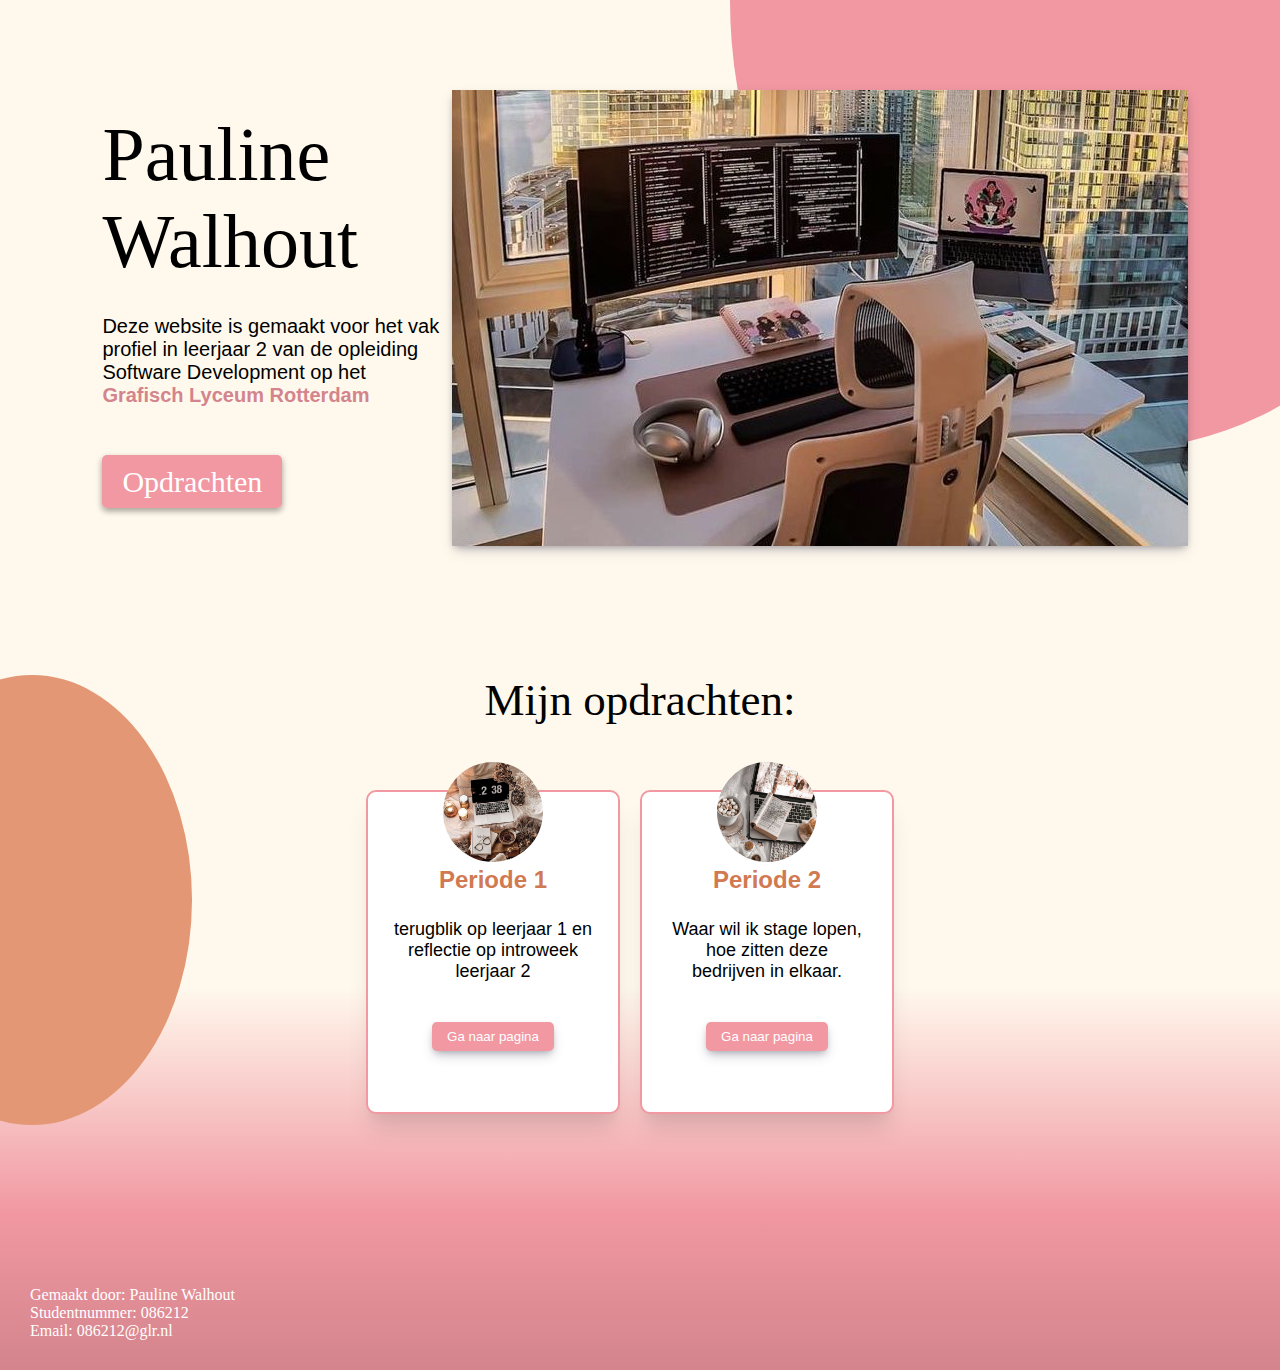
==== index.html @ a8e8c656 "homepage" ====
<!DOCTYPE html>
<html lang="en">
<head>
    <meta charset="UTF-8">
    <meta name="viewport" content="width=device-width, initial-scale=1.0">
    <title>Profielwebsite | Pauline</title>
    <link rel="stylesheet" href="./styles/index.css">
</head>
<body>
    <div id="circle1"></div>
    <nav>

    </nav>
    <header>   
        <div class="headerTxt">
            <h1>Pauline Walhout</h1>
            <p>Deze website is gemaakt voor het vak profiel in leerjaar 2 van de opleiding Software Development op het <a href="https://www.glr.nl/" target="_blank">Grafisch Lyceum Rotterdam</a></p>
            <a id="opdrachtButton" href="#opdrachten">Opdrachten</a>
        </div>
        <img src="./img/home.jpeg" alt="homepage img">
    </header>
    <div id="circle2"></div>
    <section id="opdrachten">
        <h1>Mijn opdrachten:</h1>
        <div id="cardContainer">
            <a class="card" href="./pages/periode1.html">
                <img src="./img/periode1.jpeg" alt="periode 1 img">
                <h2>Periode 1</h2>
                <p>terugblik op leerjaar 1 en reflectie op introweek leerjaar 2</p>
                <button>Ga naar pagina</button>
            </a>
            <a class="card" href="#">
                <img src="./img/periode2.jpeg" alt="periode 2 img">
                <h2>Periode 2</h2>
                <p>Waar wil ik stage lopen, hoe zitten deze bedrijven in elkaar.</p>
                <button>Ga naar pagina</button>
            </a>
        </div>
    </section>
    <footer>
        <p>Gemaakt door: Pauline Walhout</p>
        <p>Studentnummer: 086212</p>
        <p>Email: 086212@glr.nl</p>
    </footer>
</body>
</html>
---- styles/index.css ----
* {
    margin: 0;
    padding: 0;
    scroll-behavior: smooth;
    z-index: 3;
}
body {
    background-color: #fff9ed;
}
#circle1 {
    width: 60%;
    height: 100%;
    background-color: #f198a2;
    border-radius: 50%;
    position: absolute;
    right: -17%;
    top: -50%;
    z-index: 1;
}
#circle2 {
    width: 25%;
    height: 50%;
    background-color: #E39774;
    z-index: 1;
    position: absolute;
    border-radius: 50%;
    top: 75%;
    left: -10%;
}
header {
    display: flex;
}
.headerTxt {
    margin-top: 8.7%;
    margin-left: 8%;
    font-size: 38px;
}
.headerTxt h1{
    font-family:'Times New Roman', Times, serif;
    font-weight: 500;
    width: 200px;
    margin-bottom: 30px;
}
.headerTxt p {
    font-size: 20px;
    font-family: 'Segoe UI', Tahoma, Geneva, Verdana, sans-serif;
    width: 350px;
    margin-bottom: 50px;
}
.headerTxt p a {
    text-decoration: none;
    color: #d3848c;
    font-weight: 800;
}
.headerTxt #opdrachtButton {
    font-size: 30px;
    text-decoration: none;
    padding: 10px 20px;
    background-color: #f198a2;
    color: white;
    border-radius: 5px;
    box-shadow: rgba(0, 0, 0, 0.16) 0px 3px 6px, rgba(0, 0, 0, 0.23) 0px 3px 6px;
}
.headerTxt #opdrachtButton:hover {
    animation: buttonColorFade 0.4s;
    animation-fill-mode: forwards;
    cursor: pointer;
}
header img {
    width: 750px;
    box-shadow: rgba(50, 50, 93, 0.25) 0px 6px 12px -2px, rgba(0, 0, 0, 0.3) 0px 3px 7px -3px;
    margin-left: auto;
    z-index: 2;
    margin-top: 7%;
    margin-right: 8%;
}
section h1 {
    text-align: center;
    font-family: 'Times New Roman', Times, serif;
    font-weight: 500;
    margin-top: 10%;
    font-size: 45px;
}
#cardContainer {
    display: flex;
    justify-content: center;
}
.card, .card:focus {
    margin-top: 5%;
    background-color: white;
    display: block;
    width: 250px;
    height: 300px;
    text-align: center;
    border: 2px solid #f198a2;
    border-radius: 10px;
    text-decoration: none;
    color: black;
    padding-top: 20px;
    box-shadow: rgba(0, 0, 0, 0.1) 0px 20px 25px -5px, rgba(0, 0, 0, 0.04) 0px 10px 10px -5px;
    margin-right: 20px;
    margin-bottom: -10%;
}
.card img {
    margin-top: -20%;
    width: 100px;
    height: 100px;
    object-fit: cover;
    border-radius: 50%;
}
.card h2 {
    font-family:Verdana, Geneva, Tahoma, sans-serif;
    font-weight: 600;
    color: #d17950;
}
.card p {
    width: 200px;
    text-align: center;
    margin-left: auto;
    margin-right: auto;
    padding: 25px 0;
    font-size: 18px;
    font-family: 'Lucida Sans', 'Lucida Sans Regular', 'Lucida Grande', 'Lucida Sans Unicode', Geneva, Verdana, sans-serif;
}
.card button {
    border: none;
    background-color: #f198a2;
    color: white;
    padding: 7px 15px;
    margin: 15px 0;
    border-radius: 5px;
    box-shadow: rgba(50, 50, 93, 0.25) 0px 6px 12px -2px, rgba(0, 0, 0, 0.3) 0px 3px 7px -3px;
}
.card button:hover {
    animation: buttonColorFade 0.4s;
    animation-fill-mode: forwards;
    cursor: pointer;
}
footer {
    padding: 300px 30px 30px 30px;
    background: rgb(255,249,237);
    background: linear-gradient(180deg, rgba(255,249,237,1) 0%, rgba(241,152,162,1) 59%, rgba(211,132,140,1) 100%);
    color: white;
}
@keyframes buttonColorFade {
    to {
        background-color: #d3848c;
        color: black;
    }
}
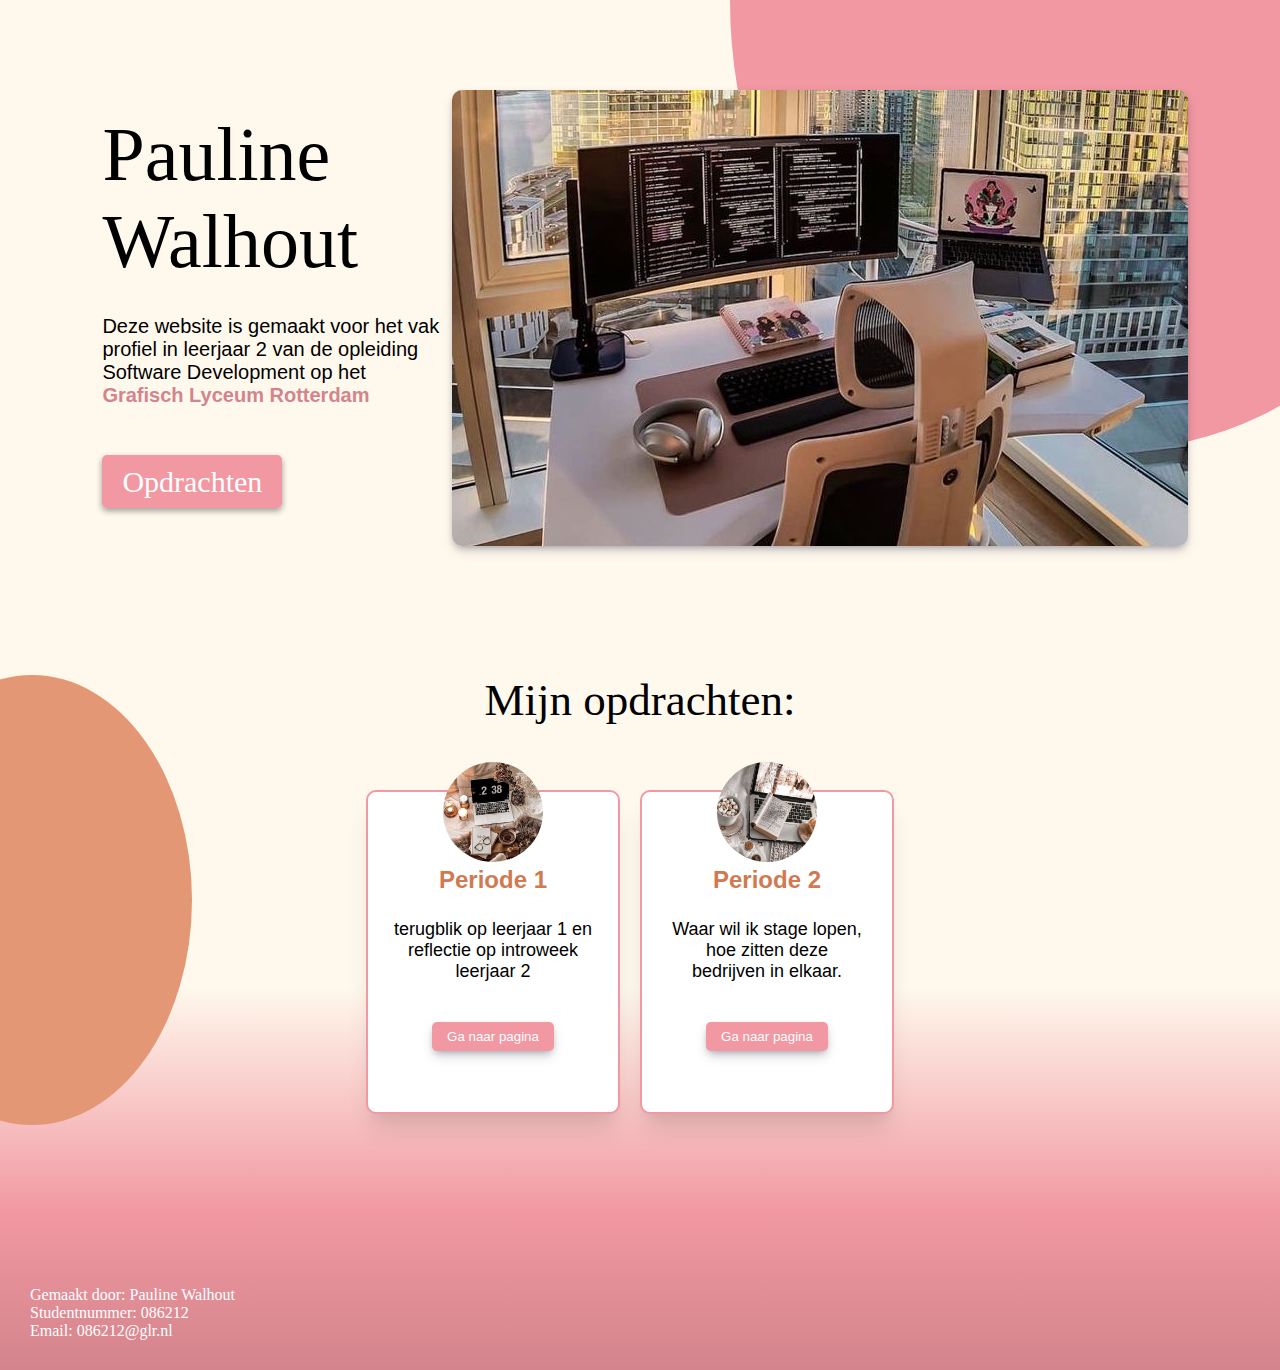
==== commit cd4ebfd3: "periode 1" ====
--- a/index.html
+++ b/index.html
@@ -8,9 +8,7 @@
 </head>
 <body>
     <div id="circle1"></div>
-    <nav>
-
-    </nav>
+    <div id="circle2"></div>
     <header>   
         <div class="headerTxt">
             <h1>Pauline Walhout</h1>
@@ -19,7 +17,6 @@
         </div>
         <img src="./img/home.jpeg" alt="homepage img">
     </header>
-    <div id="circle2"></div>
     <section id="opdrachten">
         <h1>Mijn opdrachten:</h1>
         <div id="cardContainer">
@@ -29,7 +26,7 @@
                 <p>terugblik op leerjaar 1 en reflectie op introweek leerjaar 2</p>
                 <button>Ga naar pagina</button>
             </a>
-            <a class="card" href="#">
+            <a class="card" href="./pages/periode2.html">
                 <img src="./img/periode2.jpeg" alt="periode 2 img">
                 <h2>Periode 2</h2>
                 <p>Waar wil ik stage lopen, hoe zitten deze bedrijven in elkaar.</p>
--- a/styles/index.css
+++ b/styles/index.css
@@ -6,6 +6,7 @@
 }
 body {
     background-color: #fff9ed;
+    overflow-x: hidden;
 }
 #circle1 {
     width: 60%;
@@ -73,6 +74,7 @@
     z-index: 2;
     margin-top: 7%;
     margin-right: 8%;
+    border-radius: 10px;
 }
 section h1 {
     text-align: center;
@@ -137,6 +139,7 @@
     cursor: pointer;
 }
 footer {
+    width: 100%;
     padding: 300px 30px 30px 30px;
     background: rgb(255,249,237);
     background: linear-gradient(180deg, rgba(255,249,237,1) 0%, rgba(241,152,162,1) 59%, rgba(211,132,140,1) 100%);
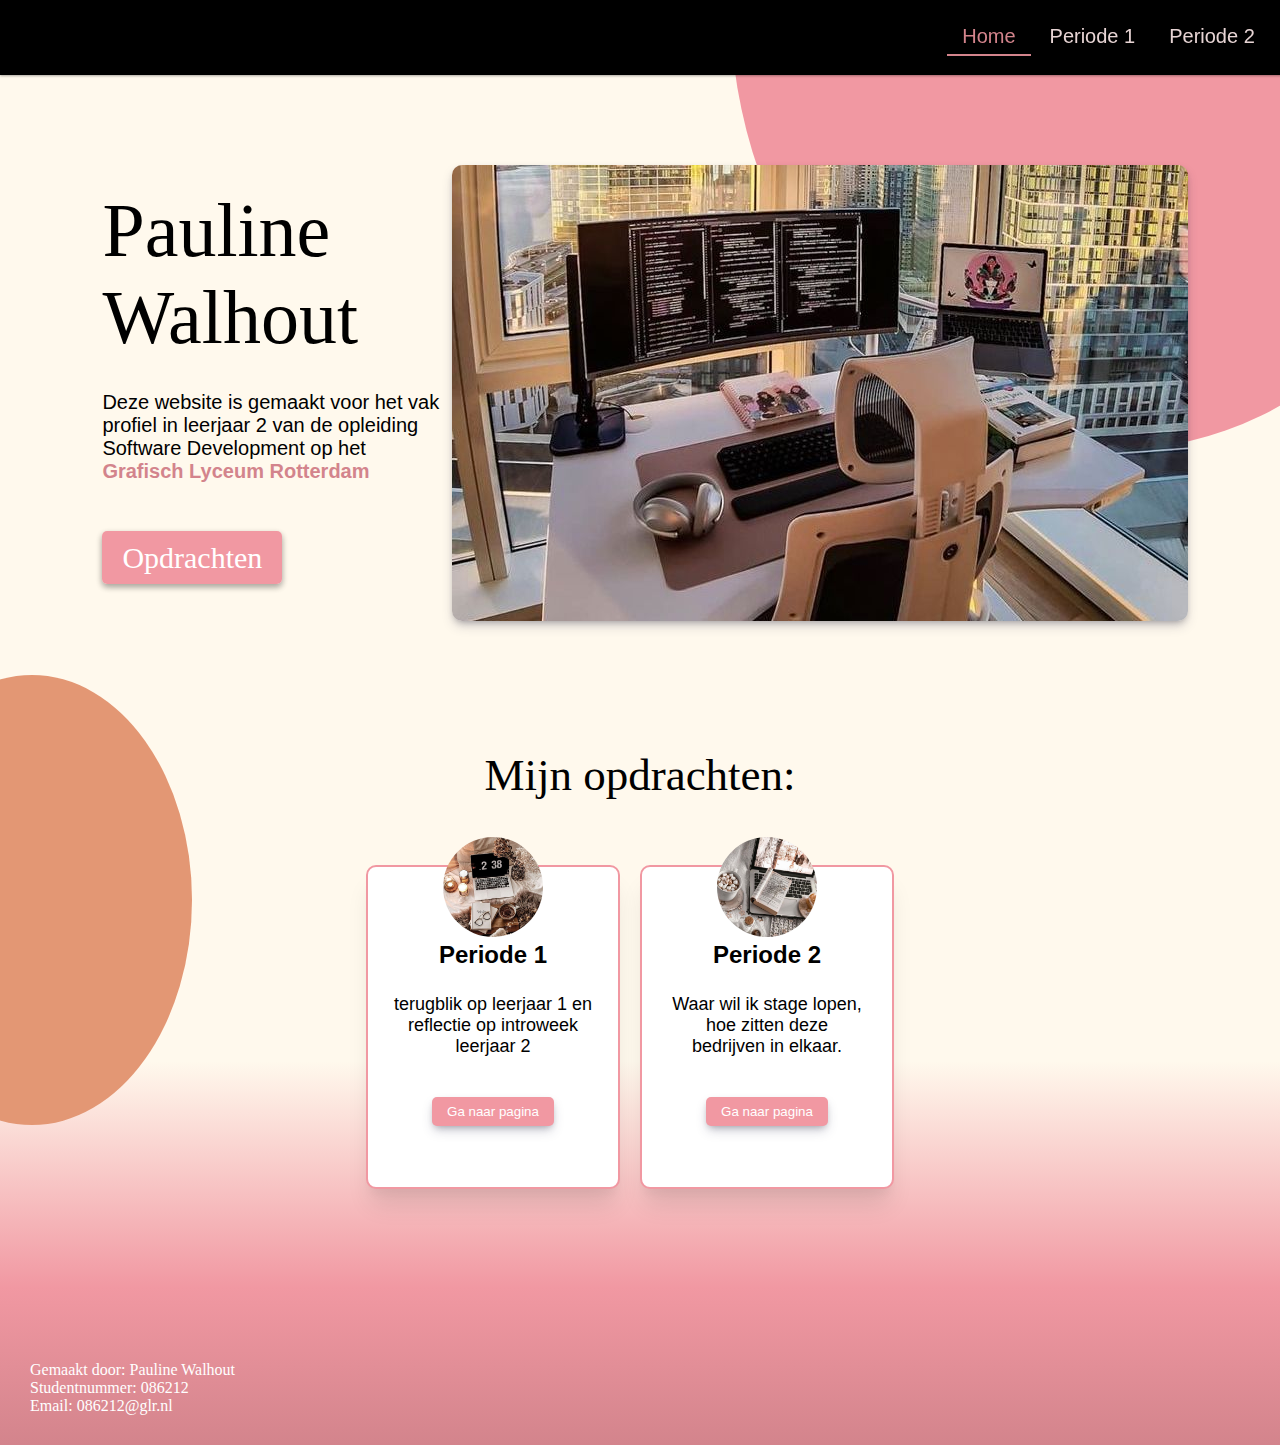
==== commit ae1edd6a: "periode 2" ====
--- a/index.html
+++ b/index.html
@@ -9,6 +9,11 @@
 <body>
     <div id="circle1"></div>
     <div id="circle2"></div>
+    <nav>
+        <a href="../index.html" id="active">Home</a>
+        <a href="../pages/periode1.html">Periode 1</a>
+        <a href="../pages/periode2.html">Periode 2</a>
+    </nav>
     <header>   
         <div class="headerTxt">
             <h1>Pauline Walhout</h1>
--- a/styles/index.css
+++ b/styles/index.css
@@ -27,6 +27,31 @@
     border-radius: 50%;
     top: 75%;
     left: -10%;
+}
+nav {
+    width: 100%;
+    padding: 2% 1% 2% 74%;
+    background-color: black;
+    border-bottom: 1px solid black;
+    box-shadow: rgba(0, 0, 0, 0.12) 0px 1px 3px, rgba(0, 0, 0, 0.24) 0px 1px 2px;
+    position: sticky;
+    position: -webkit-sticky;
+    top: 0;
+    z-index: 40;
+}
+nav #active {
+    border-bottom: 2px solid #d3848c;
+    color: #d3848c;
+}
+nav a {
+    color: rgb(231, 212, 212);
+    text-decoration: none;
+    font-size: 20px;
+    padding: 0.5% 15px;
+    font-family: Arial, Helvetica, sans-serif;
+}
+nav a:hover{
+    color: white;
 }
 header {
     display: flex;
@@ -113,9 +138,10 @@
 .card h2 {
     font-family:Verdana, Geneva, Tahoma, sans-serif;
     font-weight: 600;
-    color: #d17950;
+    color: black;
 }
 .card p {
+    color: black;
     width: 200px;
     text-align: center;
     margin-left: auto;
